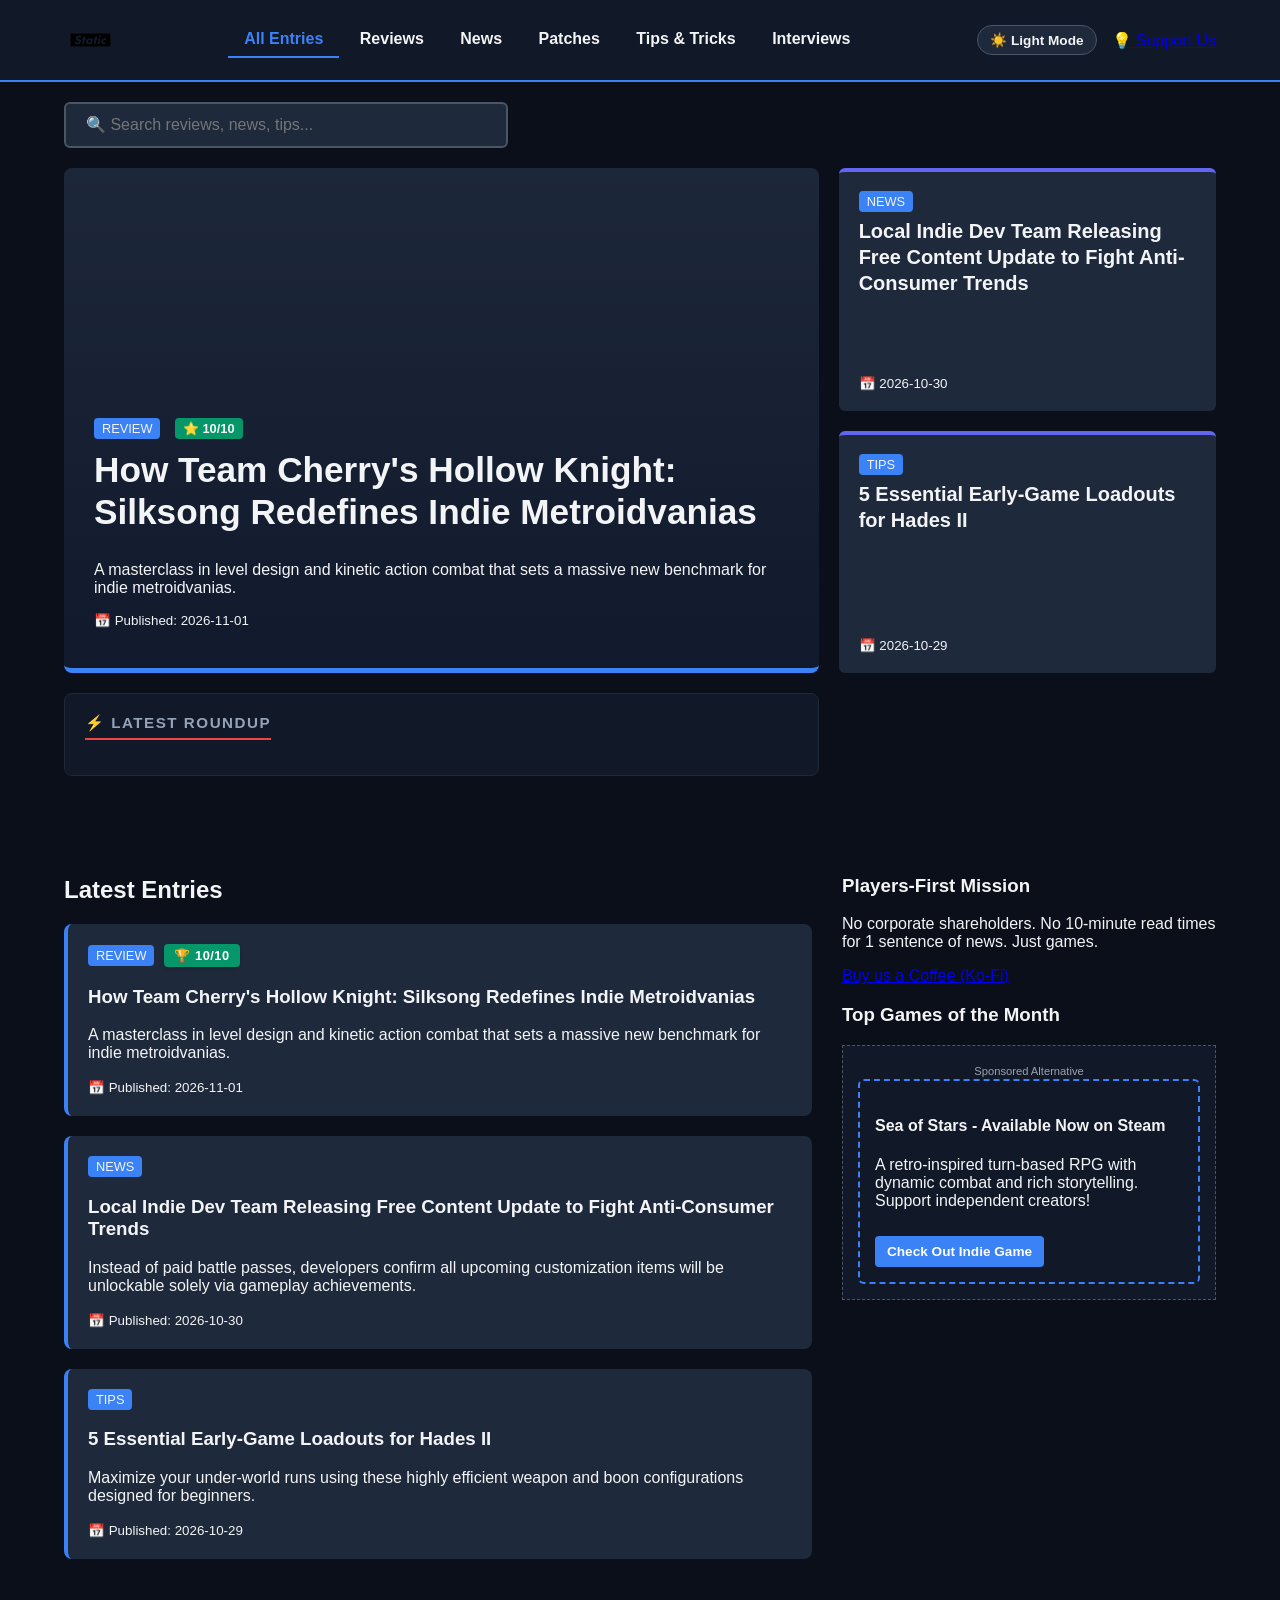
==== index.html @ 0ec63711 "Integrated branding logos and smart history fallback back buttons" ====
<!DOCTYPE html>
<html lang="en">
<head>
    <meta charset="UTF-8">
    <meta name="viewport" content="width=device-width, initial-scale=1.0">
    <title>Static.VG</title>
    <link rel="icon" href="assets/PFP2.jpg" type="image/x-icon" style="width: 16px; height: 16px;">
    <link rel="stylesheet" href="styles.css">
</head>
<body>

    <!-- Header Navigation Bar -->
    <header>
        <div class="logo"><a href="index.html">
            <img src="assets/static-logo.png" alt="Static.VG Brand Logo" class="navbar-logo-img">
        </a></div>
        <nav id="filter-tabs">
            <button class="tab-btn active" data-category="all">All Entries</button>
            <button class="tab-btn" data-category="Review">Reviews</button>
            <button class="tab-btn" data-category="News">News</button>
            <button class="tab-btn" data-category="Patches">Patches</button>
            <button class="tab-btn" data-category="Tips">Tips & Tricks</button>
            <button class="tab-btn" data-category="Interview">Interviews</button>
        </nav>

        <div class="header-controls">
        <button id="theme-toggle" class="theme-toggle-btn">☀️ Light Mode</button>
        <div class="support-btn"><a href="#support">💡 Support Us</a>
    </div>
    </header>

    <main>
        <!-- Search Area -->
        <div class="search-box-container">
            <input type="text" id="search-input" placeholder="🔍 Search reviews, news, tips...">
        </div>

        <!-- Dynamic Hero Grid (Top Stories) -->

        <!-- Asymmetric 3-Column Premium Showcase Hero Grid -->
        <section id="hero-grid" class="premium-hybrid-layout">
            <!-- Column 1: Massive Spotlight Spotlight Feature Story -->
            <div id="hero-main-spotlight"></div>
            
            <!-- Column 2: Vertical Middle Stack Split Elements -->
            <div id="hero-center-stack"></div>
            
            <!-- Column 3: Fast-Scannable Live Action Timeline Feed Feed -->
            <div id="hero-right-timeline">
                <h3 class="timeline-title">⚡ LATEST ROUNDUP</h3>
                <div id="timeline-scroll-box"></div>
            </div>
        </section>


        <!-- Main Content Area -->
        <div class="content-wrapper">
            <section id="articles-feed">
                <h2>Latest Entries</h2>
                <div id="dynamic-feed"><!-- All categorized content lands here via JS --></div>
            </section>

            <!-- Sidebar (Top Charts, Non-Intrusive Ads, Support) -->
            <aside>
                <div class="widget" id="support">
                    <h3>Players-First Mission</h3>
                    <p>No corporate shareholders. No 10-minute read times for 1 sentence of news. Just games.</p>
                    <a href="https://ko-fi.com" target="_blank" class="donate-button">Buy us a Coffee (Ko-Fi)</a>
                </div>

                <div class="widget" id="top-charts">
                    <h3>Top Games of the Month</h3>
                    <ol id="charts-list"><!-- Injected by JS --></ol>
                </div>

                <div class="widget ethical-ad">
                    <span class="ad-label">Sponsored Alternative</span>
                    <div id="sponsor-spot"><!-- Free custom sponsor banner goes here --></div>
                </div>
            </aside>
        </div>
    </main>

    <script src="app.js"></script>
        
    <!-- The Hidden Review Modal Pop-up Frame -->
    <div id="review-modal" class="modal-overlay">
        <div class="modal-content">
            <span id="close-modal-btn" class="close-icon">&times;</span>
        <div class="modal-badges-container">
        <span id="modal-category" class="badge">Category</span>
        <div id="modal-score-wrap"></div>
        </div>
            <h1 id="modal-title">Review Title</h1>
            <p id="modal-date" class="modal-date-text"></p>
            <hr class="modal-divider">
            <div id="modal-body" class="modal-body-text">Full text goes here...</div>
        </div>
    </div>

</body>
</html>
---- styles.css ----
:root {
    --bg-color: #0b0f19;
    --text-color: #f3f4f6;
    --accent-color: #3b82f6; /* Gamer Blue */
    --card-bg: #1e293b;
}

body {
    background-color: var(--bg-color);
    color: var(--text-color);
    font-family: 'Segoe UI', Tahoma, Geneva, Verdana, sans-serif;
    margin: 0;
    padding: 0;
}

header {
    display: flex;
    justify-content: space-between;
    align-items: center;
    padding: 20px 5%;
    background-color: #111827;
    border-bottom: 2px solid var(--accent-color);
}

nav a {
    color: var(--text-color);
    text-decoration: none;
    margin: 0 15px;
    font-weight: 600;
}

nav a:hover {
    color: var(--accent-color);
}

.content-wrapper {
    display: grid;
    grid-template-columns: 2fr 1fr;
    gap: 30px;
    padding: 40px 5%;
}

.card {
    background: var(--card-bg);
    border-radius: 8px;
    padding: 20px;
    margin-bottom: 20px;
    border-left: 4px solid var(--accent-color);
}

.badge {
    background-color: var(--accent-color);
    padding: 3px 8px;
    font-size: 0.8rem;
    text-transform: uppercase;
    border-radius: 4px;
}

/* Ethical Ad Styling */
.ethical-ad {
    background: #111827;
    border: 1px dashed #4b5563;
    text-align: center;
    padding: 15px;
}
.ad-label {
    font-size: 0.7rem;
    color: #9ca3af;
}
.tab-btn {
    background: transparent;
    border: none;
    color: var(--text-color);
    padding: 8px 16px;
    font-size: 1rem;
    font-weight: 600;
    cursor: pointer;
    border-bottom: 2px solid transparent;
    transition: all 0.2s ease;
}

.tab-btn:hover {
    color: var(--accent-color);
}

.tab-btn.active {
    color: var(--accent-color);
    border-bottom: 2px solid var(--accent-color);
}

.score-badge {
    background: #059669; /* Emerald Green for scores */
    padding: 3px 8px;
    font-size: 0.8rem;
    border-radius: 4px;
    margin-left: 10px;
    font-weight: bold;
}
.search-box-container {
    padding: 20px 5% 0 5%;
}

#search-input {
    width: 100%;
    max-width: 400px;
    padding: 12px 20px;
    background-color: #1e293b;
    border: 2px solid #4b5563;
    border-radius: 6px;
    color: var(--text-color);
    font-size: 1rem;
    outline: none;
    transition: border-color 0.2s;
}

#search-input:focus {
    border-color: var(--accent-color);
}

.ethical-ad-box {
    background: #111827;
    border: 2px dashed #3b82f6;
    padding: 15px;
    border-radius: 6px;
    text-align: left;
}

.ad-link-btn {
    display: inline-block;
    background-color: var(--accent-color);
    color: white;
    text-decoration: none;
    padding: 8px 12px;
    border-radius: 4px;
    font-size: 0.85rem;
    margin-top: 10px;
    font-weight: bold;
}
/* Media Query for Tablets and Mobile Phones */
@media (max-width: 768px) {
    header {
        flex-direction: column;
        gap: 15px;
        text-align: center;
    }

    #filter-tabs {
        display: flex;
        flex-wrap: wrap;
        justify-content: center;
        gap: 5px;
    }

    .tab-btn {
        padding: 6px 10px;
        font-size: 0.9rem;
    }

    .content-wrapper {
        grid-template-columns: 1fr; /* Turns the 2-column grid into 1 stacked column */
        padding: 20px 4%;
    }

    aside {
        order: 2; /* Pushes sidebars/ads below your main articles on mobile devices */
    }

    #search-input {
        max-width: 100%; /* Allows search input to span full screen width on phones */
    }
}
/* Custom Header Control Wrap */
.header-controls {
    display: flex;
    align-items: center;
    gap: 15px;
}

/* --- UPDATE THEME TOGGLE SWITCH BUTTON --- */
.theme-toggle-btn {
    background: var(--card-bg); /* Flipped from a fixed color to a variable */
    border: 1px solid #4b5563;
    color: var(--text-color); /* Matches text dynamically */
    padding: 6px 12px;
    border-radius: 20px;
    cursor: pointer;
    font-weight: 600;
    font-size: 0.85rem;
    transition: all 0.2s ease;
}

/* Light theme button hover polish */
body.light-theme .theme-toggle-btn {
    border-color: #cbd5e1;
    background: #ffffff;
    color: #0f172a;
}


/* ☀️ The Light Mode Color Override Layout */
body.light-theme {
    --bg-color: #f8fafc;
    --text-color: #0f172a;
    --card-bg: #ffffff;
}

/* Comprehensive Clean Elements Re-assignment for Light Theme */
body.light-theme header, 
body.light-theme .ethical-ad-box,
body.light-theme .newsletter-card {
    background-color: #e2e8f0 !important;
    border-color: #cbd5e1 !important;
    color: #0f172a !important;
}

body.light-theme .hybrid-center-card {
    background-color: #ffffff !important;
    color: #0f172a !important;
    box-shadow: 0 2px 4px rgba(0,0,0,0.05);
}

body.light-theme #hero-right-timeline {
    background-color: #e2e8f0 !important;
    border-color: #cbd5e1 !important;
}

body.light-theme .timeline-row-item {
    border-bottom-color: #cbd5e1 !important;
}

body.light-theme #search-input {
    background-color: #ffffff;
    border-color: #cbd5e1;
    color: #0f172a;
}

body.light-theme .tab-btn {
    color: #475569;
}

body.light-theme .tab-btn.active {
    color: var(--accent-color);
}

/* Hero Showcase Grid Layout */
#hero-grid {
    display: grid;
    grid-template-columns: 2fr 1fr;
    gap: 20px;
    padding: 20px 5%;
}

.main-hero-card {
    background: linear-gradient(180deg, rgba(30,41,59,0.5) 0%, var(--card-bg) 100%);
    border: 2px solid var(--accent-color);
    padding: 40px;
    border-radius: 8px;
    cursor: pointer;
    min-height: 250px;
    display: flex;
    flex-direction: column;
    justify-content: flex-end;
}

.main-hero-card h2 {
    font-size: 2.2rem;
    margin: 10px 0;
}

#side-features {
    display: flex;
    flex-direction: column;
    gap: 15px;
}

.side-hero-card {
    background: var(--card-bg);
    padding: 20px;
    border-radius: 8px;
    border-left: 4px solid #6366f1; /* Purple Accent */
    cursor: pointer;
}

/* Mobile adjustments for the Hero block */
@media (max-width: 768px) {
    #hero-grid {
        grid-template-columns: 1fr;
    }
    .main-hero-card h2 {
        font-size: 1.5rem;
    }
}
/* Modal Background Backdrop Overlay */
.modal-overlay {
    display: none; /* Kept hidden by default */
    position: fixed;
    top: 0;
    left: 0;
    width: 100%;
    height: 100%;
    background-color: rgba(15, 23, 42, 0.85);
    backdrop-filter: blur(8px);
    z-index: 1000;
    justify-content: center;
    align-items: center;
    padding: 20px;
}

/* The Active Content Pop-up Card Box */
.modal-content {
    background-color: var(--card-bg);
    color: var(--text-color);
    max-width: 700px;
    width: 100%;
    max-height: 85vh;
    overflow-y: auto; /* Adds a scrollbar if the article text is very long */
    padding: 40px;
    border-radius: 12px;
    position: relative;
    border: 1px solid #334155;
    box-shadow: 0 25px 50px -12px rgba(0, 0, 0, 0.5);
}

.close-icon {
    position: absolute;
    top: 20px;
    right: 25px;
    font-size: 2rem;
    color: #94a3b8;
    cursor: pointer;
}

.close-icon:hover {
    color: #ef4444; /* Turns red on hover */
}

.modal-date-text {
    color: #64748b;
    font-size: 0.9rem;
}

.modal-divider {
    border: 0;
    height: 1px;
    background: #334155;
    margin: 20px 0;
}

.modal-body-text {
    font-size: 1.15rem;
    line-height: 1.75;
}
/* Layout wrapper to ensure modal headers line up side-by-side cleanly */
.modal-badges-container {
    display: flex;
    align-items: center;  /* Centers them vertically together */
    gap: 12px;            /* Adds a clean 12px horizontal buffer gap between them */
    margin-bottom: 15px;  /* Pushes the article title down slightly */
}

/* Ensure the inline layout parameters don't cause vertical shifting */
.modal-badges-container .score-badge {
    margin-left: 0;       /* Resets previous margin rules */
    display: inline-block;
}
/* Core Structural 3-Column Layout Base */
.premium-hybrid-layout {
    display: grid;
    grid-template-columns: 2fr 1.2fr 1fr;
    gap: 24px;
    padding: 24px 5%;
    margin-bottom: 20px;
}

/* --- UPDATE COLUMN 1: LEFT LARGE SPOTLIGHT BACKGROUND --- */
.hybrid-main-card {
    /* Use var(--card-bg) inside the gradient so it flips automatically */
    background: linear-gradient(180deg, rgba(15, 23, 42, 0.1) 0%, rgba(15, 23, 42, 0.85) 100%), var(--card-bg);
    border-radius: 8px;
    border-bottom: 5px solid var(--accent-color);
    padding: 40px 30px;
    min-height: 420px;
    display: flex;
    flex-direction: column;
    justify-content: flex-end;
    cursor: pointer;
    transition: transform 0.2s ease, box-shadow 0.2s ease;
}

/* Add an explicit override rule to ensure font visibility inside the large card during light mode */
body.light-theme .hybrid-main-card h2,
body.light-theme .hybrid-main-card p {
    color: #ffffff; /* Keeps hero card text readable against the dark picture layer overlay */
}

.hybrid-main-card:hover {
    transform: translateY(-4px);
    box-shadow: 0 12px 24px rgba(0, 0, 0, 0.3);
}
.hybrid-main-card h2 {
    font-size: 2.2rem;
    margin: 12px 0;
    line-height: 1.2;
    font-weight: 800;
}

/* --- COLUMN 2: CENTER STACK --- */
#hero-center-stack {
    display: flex;
    flex-direction: column;
    gap: 20px;
}
.hybrid-center-card {
    background: var(--card-bg);
    border-top: 4px solid #6366f1; /* Verge-inspired purple touch */
    padding: 20px;
    border-radius: 6px;
    cursor: pointer;
    flex: 1;
    display: flex;
    flex-direction: column;
    justify-content: space-between;
}
.hybrid-center-card h3 {
    font-size: 1.25rem;
    margin: 8px 0;
    line-height: 1.3;
}

/* --- COLUMN 3: RIGHT TIMELINE STREAM --- */
#hero-right-timeline {
    background-color: #111827;
    border-radius: 8px;
    padding: 20px;
    display: flex;
    flex-direction: column;
    border: 1px solid #1f2937;
}
.timeline-title {
    font-size: 0.95rem;
    text-transform: uppercase;
    letter-spacing: 1.5px;
    color: #94a3b8;
    margin-top: 0;
    margin-bottom: 15px;
    border-bottom: 2px solid #ef4444; /* Gamer-red indicator line */
    padding-bottom: 6px;
    width: max-content;
}
#timeline-scroll-box {
    display: flex;
    flex-direction: column;
    gap: 15px;
}
.timeline-row-item {
    padding-bottom: 12px;
    border-bottom: 1px solid #1f2937;
    cursor: pointer;
}
.timeline-row-item:last-child {
    border-bottom: none;
}
.timeline-row-item h4 {
    font-size: 0.95rem;
    margin: 4px 0;
    line-height: 1.3;
    font-weight: 600;
}
.timeline-row-item h4:hover {
    color: var(--accent-color);
}
.time-stamp {
    font-size: 0.75rem;
    color: #64748b;
    text-transform: uppercase;
}

/* --- LIGHT MODE CORRECTIONS --- */
body.light-theme .hybrid-center-card {
    background: #ffffff;
    border-color: #cbd5e1;
}
body.light-theme #hero-right-timeline {
    background-color: #f1f5f9;
    border-color: #e2e8f0;
}

/* --- RESPONSIVE BREAKDOWN (FOR PHONE SCREENS) --- */
@media (max-width: 1024px) {
    .premium-hybrid-layout {
        grid-template-columns: 1fr 1fr; /* Drop to 2-columns on tablets */
    }
    #hero-right-timeline {
        grid-column: span 2; /* Stretch timeline full width below */
    }
}
@media (max-width: 768px) {
    .premium-hybrid-layout {
        grid-template-columns: 1fr; /* Stack everything flat into a clean single column on mobile */
        padding: 15px 4%;
    }
    #hero-main-spotlight, #hero-center-stack, #hero-right-timeline {
        grid-column: span 1;
    }
    .hybrid-main-card h2 {
        font-size: 1.6rem;
    }
}
/* Card alignment wrapper adjustments */
.card-header-row {
    display: flex;
    align-items: center;
    gap: 10px;
    margin-bottom: 12px;
}

/* 🟢 Homepage Article Card Score Badge */
.homepage-score-box {
    background-color: #059669; /* Emerald Green */
    color: #ffffff;
    font-size: 0.8rem;
    font-weight: 700;
    padding: 4px 10px;
    border-radius: 4px;
    text-transform: uppercase;
    letter-spacing: 0.5px;
    box-shadow: 0 2px 4px rgba(0, 0, 0, 0.15);
}

/* Light Theme Override to ensure bright readability */
body.light-theme .homepage-score-box {
    background-color: #10b981; /* Brighter mint green layout adjustment */
    color: #ffffff !important;
}
/* --- SINGLE FULL ARTICLE VIEWER STYLES --- */
.single-article-container {
    max-width: 800px;
    margin: 40px auto;
    padding: 0 20px;
}

#article-view-title {
    font-size: 2.8rem;
    line-height: 1.15;
    font-weight: 800;
    margin: 15px 0 25px 0;
    color: var(--text-color);
}

.article-meta-header {
    display: flex;
    align-items: center;
    gap: 12px;
}

.author-byline {
    display: flex;
    align-items: center;
    padding: 15px 0;
    border-top: 1px solid #1f2937;
    border-bottom: 1px solid #1f2937;
    margin-bottom: 30px;
}

body.light-theme .author-byline {
    border-color: #cbd5e1;
}

.author-name {
    font-weight: 700;
    font-size: 0.95rem;
    text-transform: uppercase;
    color: var(--accent-color);
    margin-right: 15px;
}

.publish-date {
    color: #64748b;
    font-size: 0.9rem;
}

.article-divider {
    border: none;
    height: 1px;
    background-color: #1f2937;
    margin-bottom: 30px;
}

.article-body-content {
    font-size: 1.2rem;
    line-height: 1.8;
    color: var(--text-color);
    letter-spacing: -0.1px;
}

/* Adjustments for responsive reading viewports */
@media (max-width: 768px) {
    #article-view-title {
        font-size: 2rem;
    }
}

/* --- INLINE ARTICLES MEDIA & LINK STYLING --- */
.article-header-banner {
    width: 100%;
    max-height: 450px;
    object-fit: cover;
    border-radius: 8px;
    margin: 10px 0 25px 0;
    border: 1px solid #1f2937;
}

/* 🔹 Blue Underlined Links (Verge/IGN Inspired) */
.article-body-content a {
    color: #2563eb; /* Premium Blue */
    text-decoration: none;
    border-bottom: 2px solid rgba(37, 99, 235, 0.3);
    font-weight: 600;
    transition: all 0.15s ease;
}
.article-body-content a:hover {
    color: #3b82f6;
    border-bottom-color: #3b82f6;
    background-color: rgba(59, 130, 246, 0.08);
}

/* Responsive Fluid Video Embed Wrapper */
.video-responsive-wrapper {
    position: relative;
    padding-bottom: 56.25%; /* 16:9 Aspect Ratio */
    height: 0;
    overflow: hidden;
    margin: 30px 0;
    border-radius: 8px;
    border: 1px solid #334155;
}
.video-responsive-wrapper iframe {
    position: absolute;
    top: 0;
    left: 0;
    width: 100%;
    height: 100%;
}

/* --- COMMENT SECTION COMPONENT --- */
.comments-section-wrapper {
    margin-top: 50px;
    background-color: #111827;
    padding: 30px;
    border-radius: 8px;
    border: 1px solid #1f2937;
}
body.light-theme .comments-section-wrapper {
    background-color: #f1f5f9;
    border-color: #cbd5e1;
}

.comment-form {
    display: flex;
    flex-direction: column;
    gap: 12px;
    margin-bottom: 30px;
}
.form-row-split {
    display: flex;
    gap: 12px;
}
.form-row-split input, .comment-form textarea {
    padding: 12px;
    background-color: #0b0f19;
    border: 1px solid #4b5563;
    border-radius: 4px;
    color: var(--text-color);
    font-family: inherit;
}
body.light-theme .form-row-split input, 
body.light-theme .comment-form textarea {
    background-color: #ffffff;
    border-color: #cbd5e1;
    color: #0f172a;
}
.submit-comment-btn {
    width: max-content;
    background-color: var(--accent-color);
    color: white;
    border: none;
    padding: 10px 20px;
    font-weight: bold;
    border-radius: 4px;
    cursor: pointer;
}

/* Individual Comment Display Bubble */
.user-comment-bubble {
    background-color: #1e293b;
    padding: 16px 20px;
    border-radius: 6px;
    margin-bottom: 15px;
    border-left: 3px solid #10b981; /* Green gamer validation check line */
}
body.light-theme .user-comment-bubble {
    background-color: #ffffff;
    box-shadow: 0 2px 4px rgba(0,0,0,0.05);
}
.comment-meta {
    display: flex;
    justify-content: space-between;
    font-size: 0.85rem;
    color: #94a3b8;
    margin-bottom: 6px;
}
.comment-user-name {
    font-weight: bold;
    color: var(--text-color);
}

/* --- PREMIUM VIDEO PLAYER SKIN --- */
.custom-video-player {
    position: relative;
    width: 100%;
    max-width: 800px;
    margin: 30px auto;
    border-radius: 8px;
    overflow: hidden;
    background-color: #000000;
    box-shadow: 0 20px 25px -5px rgba(0, 0, 0, 0.5);
    border: 1px solid #334155;
}

.video-element {
    width: 100%;
    display: block;
    cursor: pointer;
}

/* Control Overlay Positioning System */
.video-controls-bar {
    position: absolute;
    bottom: 0;
    left: 0;
    right: 0;
    background: linear-gradient(0deg, rgba(15, 23, 42, 0.95) 0%, rgba(15, 23, 42, 0.6) 70%, rgba(0,0,0,0) 100%);
    display: flex;
    align-items: center;
    gap: 15px;
    padding: 15px 20px;
    opacity: 0; /* Hidden by default until mouse hovers */
    transition: opacity 0.25s ease;
    z-index: 10;
}

/* Reveal bar seamlessly when hovering over the video player frame */
.custom-video-player:hover .video-controls-bar {
    opacity: 1;
}

/* Minimal Flat Controls Button Configurations */
.play-pause-btn, .fullscreen-toggle-btn {
    background: transparent;
    border: none;
    color: #ffffff;
    font-size: 1.2rem;
    cursor: pointer;
    padding: 0 5px;
    transition: color 0.15s;
}
.play-pause-btn:hover, .fullscreen-toggle-btn:hover {
    color: var(--accent-color); /* Matches your signature gamer blue accent line */
}

/* Dynamic Progress Bar Runway Track */
.timeline-slider-wrapper {
    flex: 1;
    height: 6px;
    background-color: rgba(255, 255, 255, 0.2);
    border-radius: 3px;
    cursor: pointer;
    position: relative;
    transition: height 0.1s ease;
}
.timeline-slider-wrapper:hover {
    height: 8px; /* Slightly chunkier feel on mouse hover interaction paths */
}
.progress-bar-fill {
    height: 100%;
    width: 0%; /* Updates live dynamically via app.js scripts */
    background-color: var(--accent-color);
    border-radius: 3px;
    position: absolute;
    top: 0;
    left: 0;
}

.time-display-badge {
    font-family: monospace;
    font-size: 0.85rem;
    color: #cbd5e1;
}

/* Inline alignment wrapper block for navigation buttons */
.header-navigation-left {
    display: flex;
    align-items: center;
    gap: 16px; /* Perfect spacing cushion between your Back button and your Logo image */
}

/* 🎯 NAVBAR BRAND LOGO IMAGE CONSTRAINTS */
.navbar-logo-img {
    height: 40px;          /* Forces your logo down to a uniform navbar asset size */
    width: auto;           /* Automatically calculates width properties to prevent warping */
    display: block;
    transition: opacity 0.15s ease;
}
.navbar-logo-img:hover {
    opacity: 0.85;         /* Soft visual response indicator on hover states */
}

/* 🎯 THE INDEPENDENT BACK BUTTON SKIN */
.nav-back-history-btn {
    background-color: transparent;
    border: 1px solid #4b5563;
    color: var(--text-color);
    padding: 6px 14px;
    border-radius: 4px;
    font-size: 0.9rem;
    font-weight: 600;
    cursor: pointer;
    transition: all 0.15s ease;
}
.nav-back-history-btn:hover {
    background-color: var(--accent-color);
    border-color: var(--accent-color);
    color: #ffffff;
}

/* Light Theme correction to preserve button visibility edges */
body.light-theme .nav-back-history-btn {
    border-color: #cbd5e1;
}
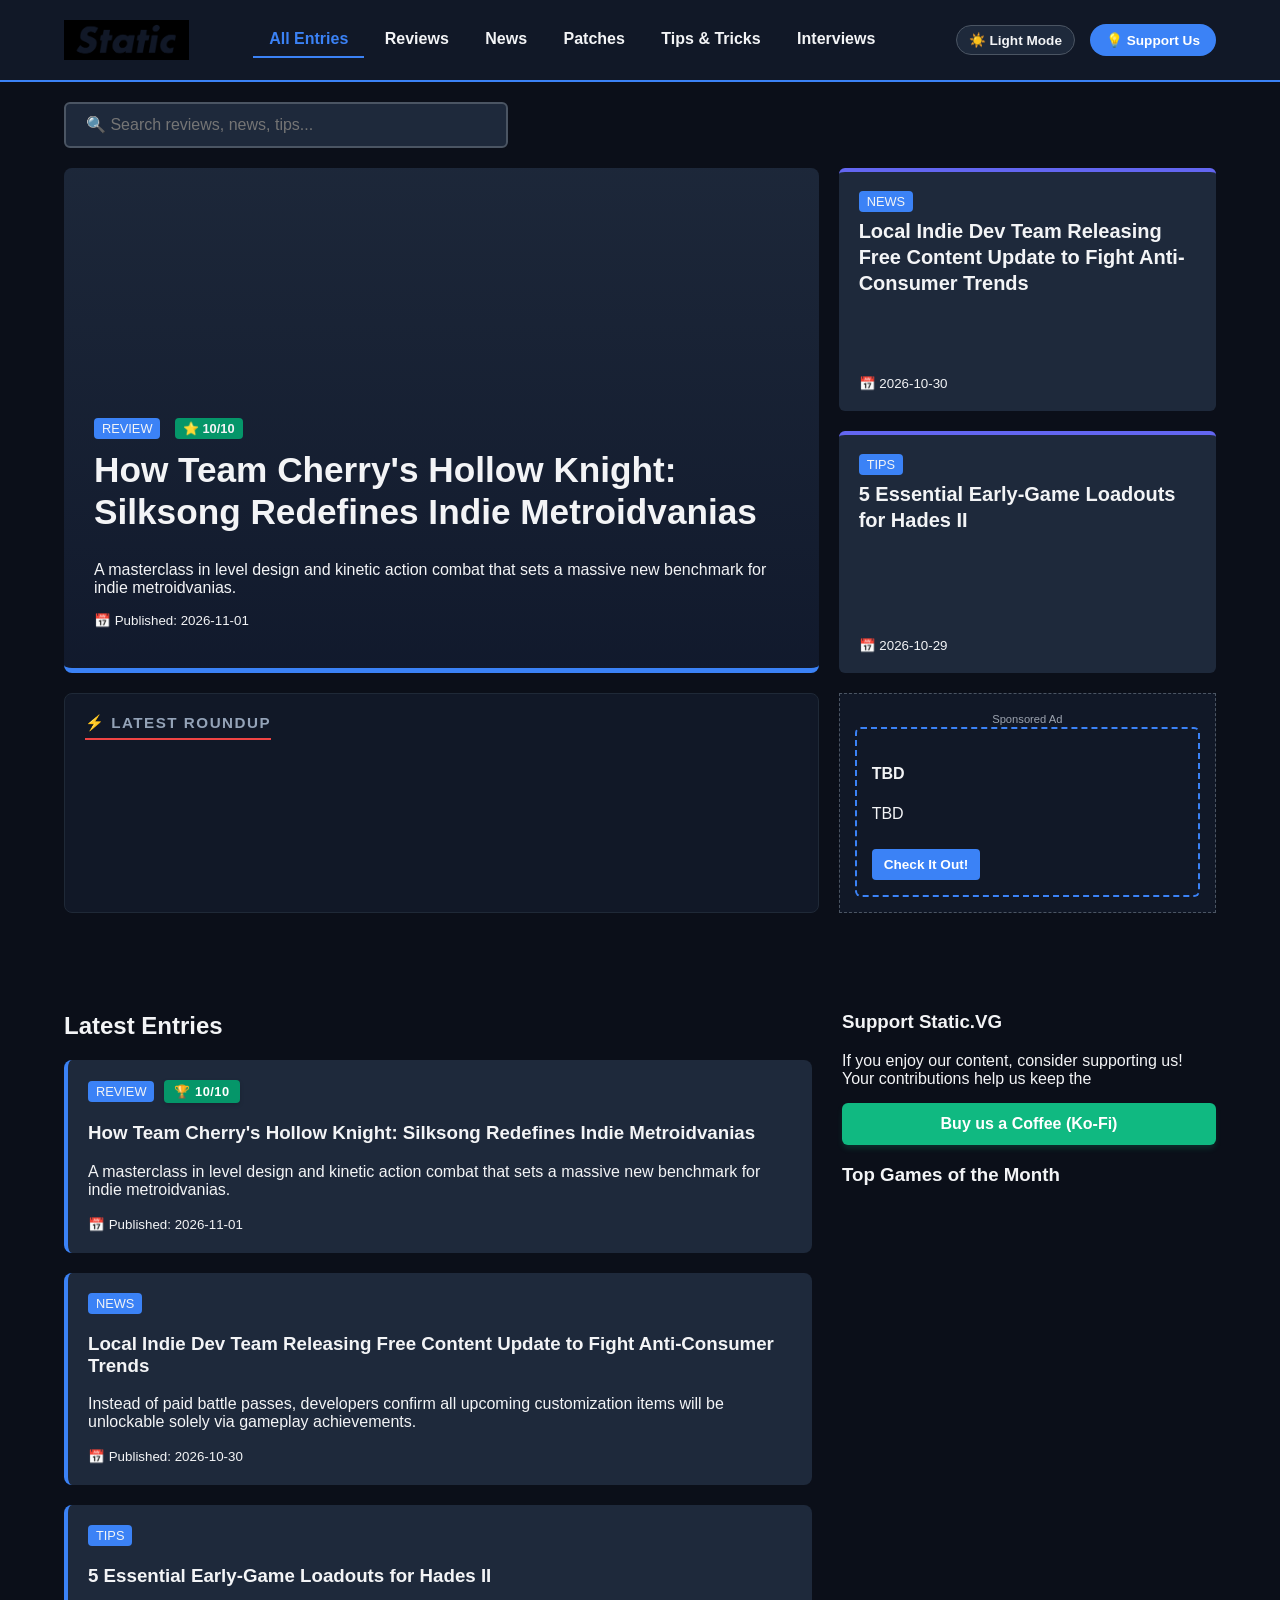
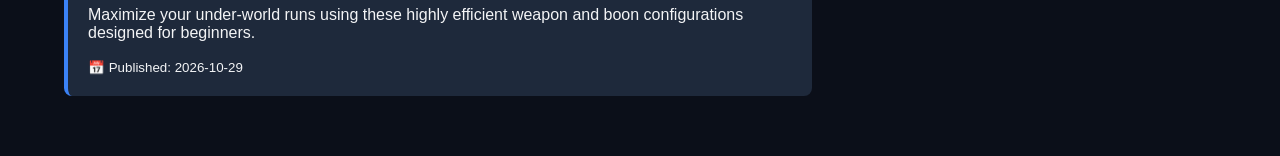
==== commit c98b53a4: "Integrated dedicated sponsor booking action buttons inside the ethical ad panel" ====
--- a/index.html
+++ b/index.html
@@ -12,7 +12,7 @@
     <!-- Header Navigation Bar -->
     <header>
         <div class="logo"><a href="index.html">
-            <img src="assets/static-logo.png" alt="Static.VG Brand Logo" class="navbar-logo-img">
+            <img src="assets/staticvg-logo.png" alt="Static.VG Brand Logo" class="navbar-logo-img">
         </a></div>
         <nav id="filter-tabs">
             <button class="tab-btn active" data-category="all">All Entries</button>
@@ -50,6 +50,24 @@
                 <h3 class="timeline-title">⚡ LATEST ROUNDUP</h3>
                 <div id="timeline-scroll-box"></div>
             </div>
+
+            <!-- 📋 UPDATED ETHICAL AD SPONSOR CARD BLOCK -->
+            <div class="widget ethical-ad">
+                <span class="ad-label">Sponsored Ad</span>
+                
+                <div id="sponsor-spot">
+                    <!-- This area acts as the clean fallback billboard when your database has no sponsor -->
+                    <div class="ad-pitch-wrapper">
+                        <h4 class="pitch-heading">Your Game Here?</h4>
+                        <p class="pitch-text">Showcase your independent title directly to active PC indie gamers. No malicious tracking scripts. 100% clean banner spacing blocks.</p>
+                        
+                        <!-- 📢 THE NEW TARGET ACTION BUTTON -->
+                        <a href="YOUR_PAYONEER_BOOKING_LINK" target="_blank" class="sponsor-pitch-btn">
+                            📢 Let's Sponsor Your Game!
+                        </a>
+                    </div>
+                </div>
+            </div>
         </section>
 
 
@@ -63,19 +81,14 @@
             <!-- Sidebar (Top Charts, Non-Intrusive Ads, Support) -->
             <aside>
                 <div class="widget" id="support">
-                    <h3>Players-First Mission</h3>
-                    <p>No corporate shareholders. No 10-minute read times for 1 sentence of news. Just games.</p>
+                    <h3>Support Static.VG</h3>
+                    <p>If you enjoy our content, consider supporting us! Your contributions help us keep the
                     <a href="https://ko-fi.com" target="_blank" class="donate-button">Buy us a Coffee (Ko-Fi)</a>
                 </div>
 
                 <div class="widget" id="top-charts">
                     <h3>Top Games of the Month</h3>
                     <ol id="charts-list"><!-- Injected by JS --></ol>
-                </div>
-
-                <div class="widget ethical-ad">
-                    <span class="ad-label">Sponsored Alternative</span>
-                    <div id="sponsor-spot"><!-- Free custom sponsor banner goes here --></div>
                 </div>
             </aside>
         </div>
--- a/styles.css
+++ b/styles.css
@@ -812,28 +812,134 @@
     transition: opacity 0.15s ease;
 }
 .navbar-logo-img:hover {
-    opacity: 0.85;         /* Soft visual response indicator on hover states */
-}
-
-/* 🎯 THE INDEPENDENT BACK BUTTON SKIN */
-.nav-back-history-btn {
+    opacity: 1;         /* Soft visual response indicator on hover states */
+}
+
+/* Container wrap for the article inline back button alignment hookups */
+.article-top-nav-row {
+    margin-bottom: 24px; /* Generous vertical cushion pushing down the tags */
+    display: flex;
+    justify-content: flex-start;
+}
+
+/* Polish up the button styling for its new position */
+.article-top-nav-row .nav-back-history-btn {
     background-color: transparent;
-    border: 1px solid #4b5563;
-    color: var(--text-color);
+    border: 1px solid #334155;
+    color: #94a3b8; /* Muted aesthetic color shift so it doesn't distract from the title */
     padding: 6px 14px;
     border-radius: 4px;
-    font-size: 0.9rem;
+    font-size: 0.85rem;
     font-weight: 600;
     cursor: pointer;
     transition: all 0.15s ease;
 }
-.nav-back-history-btn:hover {
+
+.article-top-nav-row .nav-back-history-btn:hover {
     background-color: var(--accent-color);
     border-color: var(--accent-color);
     color: #ffffff;
 }
 
-/* Light Theme correction to preserve button visibility edges */
-body.light-theme .nav-back-history-btn {
+/* Light Theme correction helper paths */
+body.light-theme .article-top-nav-row .nav-back-history-btn {
     border-color: #cbd5e1;
-}
+    color: #475569;
+}
+
+/* 🎯 1. NAVBAR SUPPORT BUTTON CONTROLS */
+.support-btn a {
+    color: #ffffff; /* Clean white text color */
+    text-decoration: none; /* Strip away the default blue underline */
+    background-color: var(--accent-color); /* Our signature gamer blue color variable */
+    padding: 8px 16px;
+    border-radius: 20px; /* Turns the box edges into a smooth capsule pill button shape */
+    font-weight: bold;
+    font-size: 0.85rem;
+    transition: background-color 0.15s ease, transform 0.15s ease;
+    display: inline-block;
+}
+
+.support-btn a:hover {
+    background-color: #2563eb; /* Slightly darker shift indicator value on hover state */
+    transform: translateY(-1px);
+}
+
+/* 🎯 2. SIDEBAR DONATE BUTTON LINK CONTROLS */
+.donate-button {
+    display: inline-block;
+    width: 100%;
+    box-sizing: border-box;
+    text-align: center;
+    background-color: #10b981; /* Emerald green gamer validation badge color choice */
+    color: #ffffff !important; /* Force white text over standard anchor styles */
+    text-decoration: none;
+    padding: 12px 20px;
+    border-radius: 6px;
+    font-weight: 700;
+    margin-top: 15px;
+    box-shadow: 0 4px 6px -1px rgba(16, 185, 129, 0.2);
+    transition: background-color 0.15s ease;
+}
+
+.donate-button:hover {
+    background-color: #059669; /* Rich dark jade green tone on pointer interactions */
+}
+
+/* 🎯 3. LIGHT THEME OVERRIDES CONFIGURATIONS */
+body.light-theme .support-btn a,
+body.light-theme .donate-button {
+    color: #ffffff !important; /* Ensures the button labels remain high-contrast solid white in light mode too */
+}
+
+/* --- SPONSOR PITCH BILLBOARD SKINS --- */
+.ad-pitch-wrapper {
+    display: flex;
+    flex-direction: column;
+    align-items: flex-start;
+    gap: 12px;
+    padding: 10px 5px;
+}
+
+.pitch-heading {
+    margin: 5px 0 0 0;
+    font-size: 1.15rem;
+    font-weight: 700;
+    color: var(--text-color);
+}
+
+.pitch-text {
+    margin: 0;
+    font-size: 0.85rem;
+    line-height: 1.4;
+    color: #94a3b8; /* Muted contrast description text color */
+}
+
+/* 🎯 THE PITCH CALL-TO-ACTION PILL BUTTON */
+.sponsor-pitch-btn {
+    display: inline-block;
+    background-color: var(--accent-color); /* Matches your player signature blue line */
+    color: #ffffff !important;
+    text-decoration: none;
+    padding: 10px 16px;
+    border-radius: 6px;
+    font-weight: 700;
+    font-size: 0.85rem;
+    box-shadow: 0 4px 6px -1px rgba(59, 130, 246, 0.2);
+    transition: all 0.15s ease;
+    margin-top: 5px;
+}
+
+.sponsor-pitch-btn:hover {
+    background-color: #2563eb; /* Moves into a premium solid dark blue on pointer hover */
+    transform: translateY(-1px);
+    box-shadow: 0 6px 12px -2px rgba(59, 130, 246, 0.3);
+}
+
+/* Light Mode visibility assurance layer overrides */
+body.light-theme .pitch-text {
+    color: #475569;
+}
+body.light-theme .sponsor-pitch-btn {
+    color: #ffffff !important;
+}
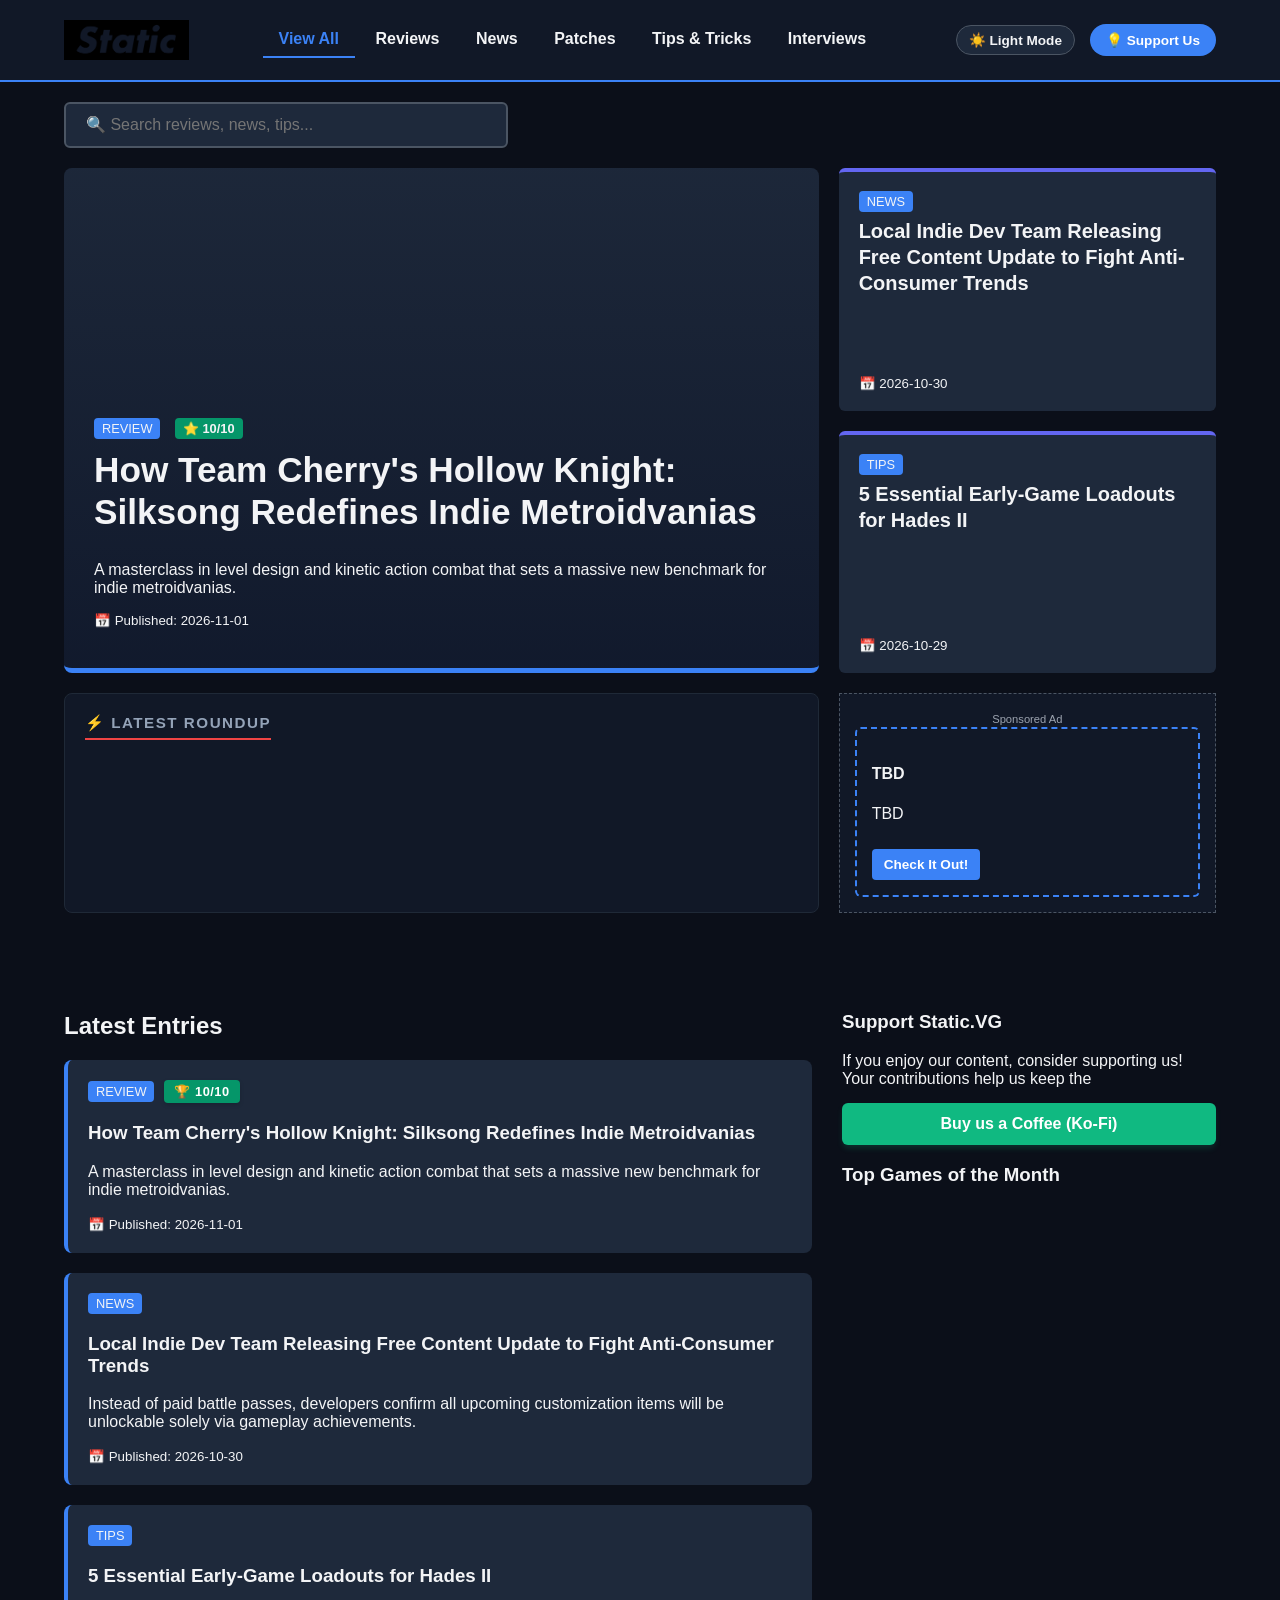
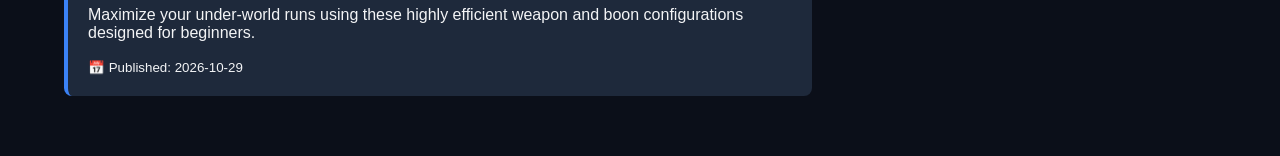
==== commit 25ff03f4: "Change of the 'All Entries' to 'View All'" ====
--- a/index.html
+++ b/index.html
@@ -15,7 +15,7 @@
             <img src="assets/staticvg-logo.png" alt="Static.VG Brand Logo" class="navbar-logo-img">
         </a></div>
         <nav id="filter-tabs">
-            <button class="tab-btn active" data-category="all">All Entries</button>
+            <button class="tab-btn active" data-category="all">View All</button>
             <button class="tab-btn" data-category="Review">Reviews</button>
             <button class="tab-btn" data-category="News">News</button>
             <button class="tab-btn" data-category="Patches">Patches</button>
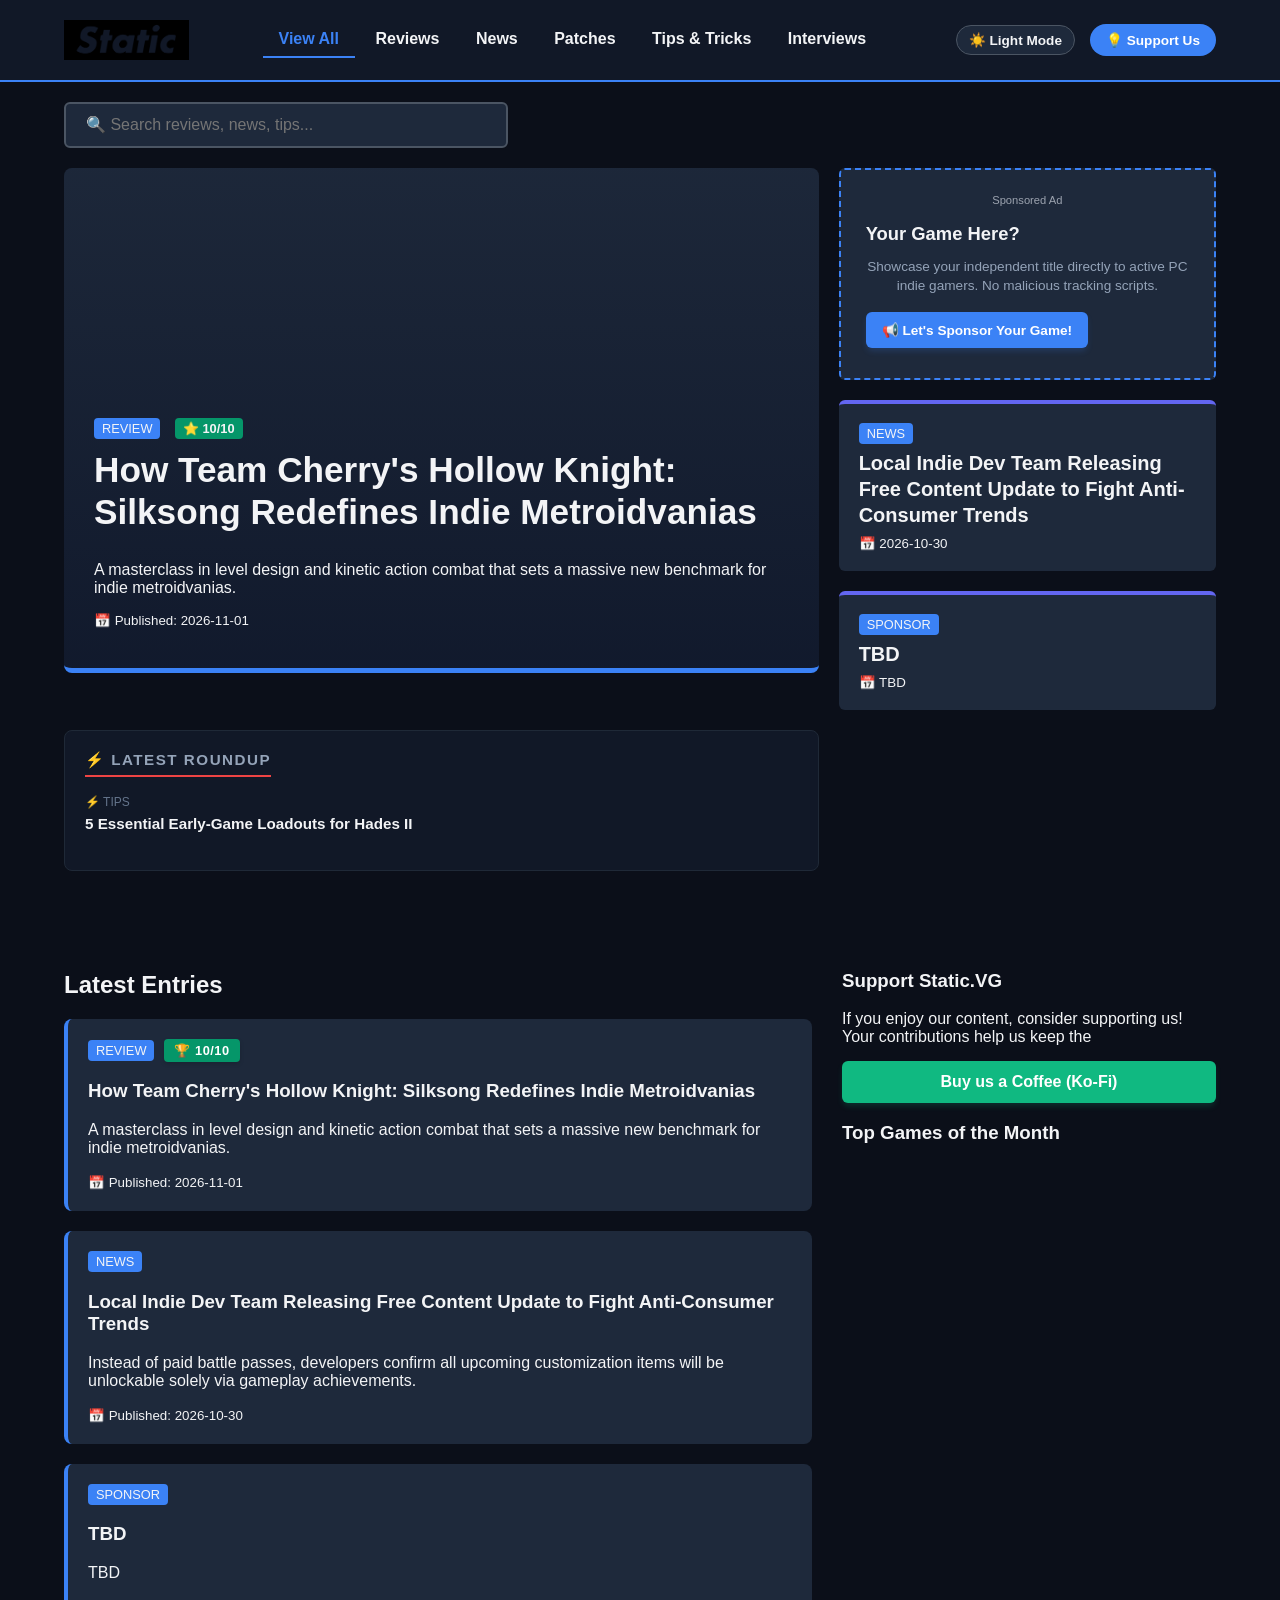
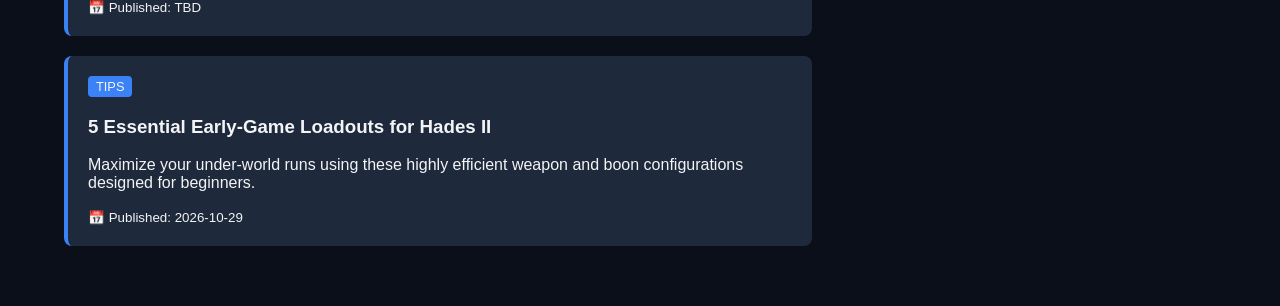
==== commit a08e2e03: "Permanently fixed sponsor ad widget into top center hero column layout flow" ====
--- a/index.html
+++ b/index.html
@@ -37,38 +37,38 @@
 
         <!-- Dynamic Hero Grid (Top Stories) -->
 
-        <!-- Asymmetric 3-Column Premium Showcase Hero Grid -->
+        <!-- 📋 UPDATED HERO GRID SECTION -->
         <section id="hero-grid" class="premium-hybrid-layout">
-            <!-- Column 1: Massive Spotlight Spotlight Feature Story -->
+            <!-- Column 1: Left Massive Feature Spotlight -->
             <div id="hero-main-spotlight"></div>
             
-            <!-- Column 2: Vertical Middle Stack Split Elements -->
-            <div id="hero-center-stack"></div>
+            <!-- Column 2: Center Layout Column (Now hosting the AD as item #1) -->
+            <div id="hero-center-stack">
+                <!-- 🎯 THE SPONSOR PANEL IS NOW FIXED AS THE TOP THING IN THIS COLUMN -->
+                <div class="widget ethical-ad">
+                    <span class="ad-label">Sponsored Ad</span>
+                    <div id="sponsor-spot">
+                        <div class="ad-pitch-wrapper">
+                            <h4 class="pitch-heading">Your Game Here?</h4>
+                            <p class="pitch-text">Showcase your independent title directly to active PC indie gamers. No malicious tracking scripts.</p>
+                            <a href="YOUR_PAYONEER_BOOKING_LINK" target="_blank" class="sponsor-pitch-btn">
+                                📢 Let's Sponsor Your Game!
+                            </a>
+                        </div>
+                    </div>
+                </div>
+
+                <!-- Dynamic news cards will append cleanly right under this ad box -->
+                <div id="dynamic-center-news-cards"></div>
+            </div>
             
-            <!-- Column 3: Fast-Scannable Live Action Timeline Feed Feed -->
+            <!-- Column 3: Right Live Timeline Feed -->
             <div id="hero-right-timeline">
                 <h3 class="timeline-title">⚡ LATEST ROUNDUP</h3>
                 <div id="timeline-scroll-box"></div>
             </div>
+        </section>
 
-            <!-- 📋 UPDATED ETHICAL AD SPONSOR CARD BLOCK -->
-            <div class="widget ethical-ad">
-                <span class="ad-label">Sponsored Ad</span>
-                
-                <div id="sponsor-spot">
-                    <!-- This area acts as the clean fallback billboard when your database has no sponsor -->
-                    <div class="ad-pitch-wrapper">
-                        <h4 class="pitch-heading">Your Game Here?</h4>
-                        <p class="pitch-text">Showcase your independent title directly to active PC indie gamers. No malicious tracking scripts. 100% clean banner spacing blocks.</p>
-                        
-                        <!-- 📢 THE NEW TARGET ACTION BUTTON -->
-                        <a href="YOUR_PAYONEER_BOOKING_LINK" target="_blank" class="sponsor-pitch-btn">
-                            📢 Let's Sponsor Your Game!
-                        </a>
-                    </div>
-                </div>
-            </div>
-        </section>
 
 
         <!-- Main Content Area -->
--- a/styles.css
+++ b/styles.css
@@ -943,3 +943,31 @@
 body.light-theme .sponsor-pitch-btn {
     color: #ffffff !important;
 }
+
+/* Ensure the center stack container flows cleanly as a vertical column box layout */
+#hero-center-stack {
+    display: flex;
+    flex-direction: column;
+    gap: 20px;
+}
+
+#dynamic-center-news-cards {
+    display: flex;
+    flex-direction: column;
+    gap: 20px;
+    width: 100%;
+}
+
+/* Match the custom ethical ad box card wrapper design profile */
+.widget.ethical-ad {
+    background: var(--card-bg);
+    border: 2px dashed #3b82f6; /* Custom layout outline design indicator */
+    border-radius: 6px;
+    padding: 20px;
+    box-sizing: border-box;
+}
+
+body.light-theme .widget.ethical-ad {
+    background: #ffffff;
+    border-color: #cbd5e1;
+}
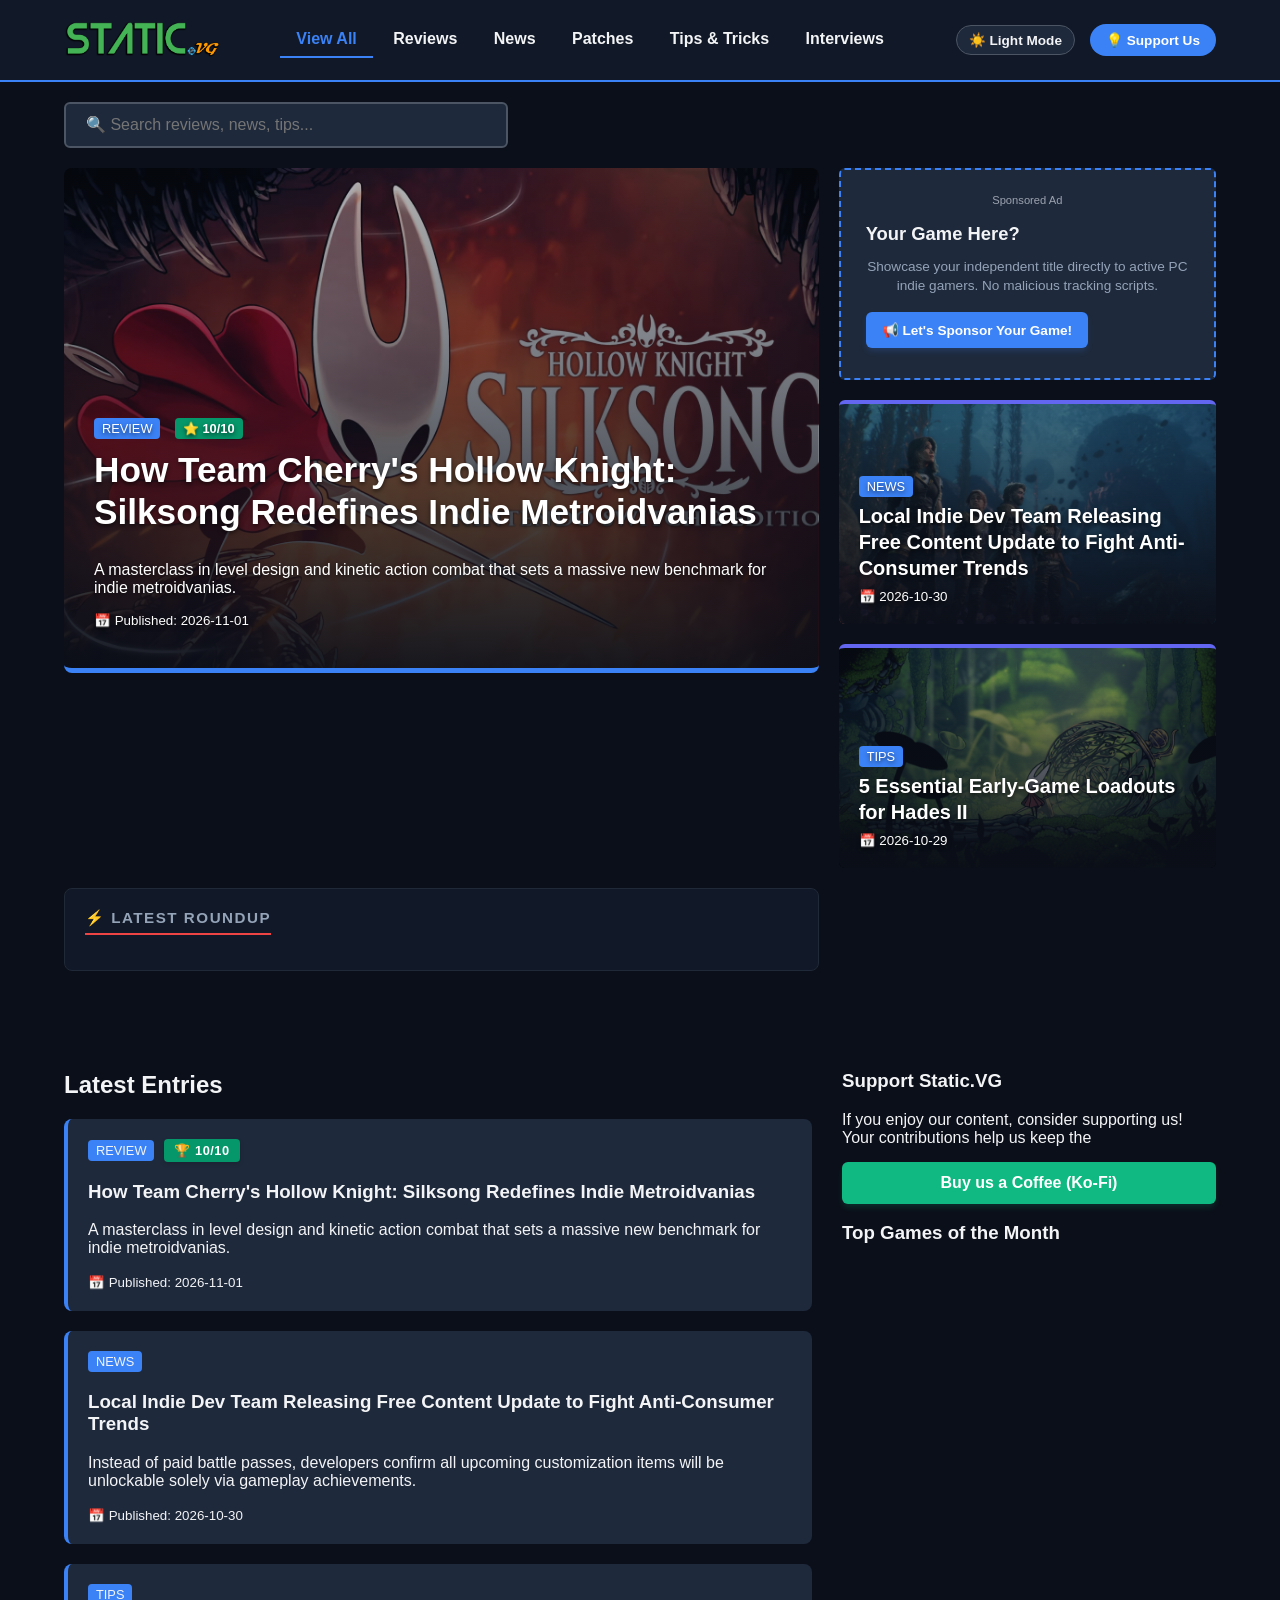
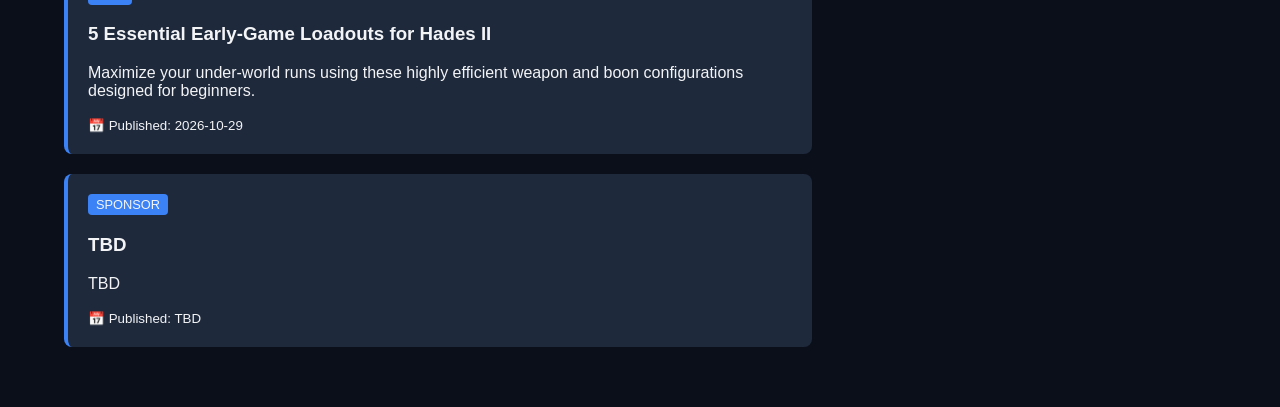
==== commit 36c4680b: "Changed Website logo from default to custom-made" ====
--- a/index.html
+++ b/index.html
@@ -12,7 +12,7 @@
     <!-- Header Navigation Bar -->
     <header>
         <div class="logo"><a href="index.html">
-            <img src="assets/staticvg-logo.png" alt="Static.VG Brand Logo" class="navbar-logo-img">
+            <img src="assets/STATIC.VG Logo.png" alt="Static.VG Brand Logo" class="navbar-logo-img">
         </a></div>
         <nav id="filter-tabs">
             <button class="tab-btn active" data-category="all">View All</button>
--- a/styles.css
+++ b/styles.css
@@ -971,3 +971,33 @@
     background: #ffffff;
     border-color: #cbd5e1;
 }
+
+/* Ensure center cards act as proper flex anchors when rendering image layers */
+.hybrid-center-card {
+    min-height: 180px; /* Slightly taller to reveal background image details nicely */
+    display: flex;
+    flex-direction: column;
+    justify-content: flex-end; /* Pushes content tags and headings elegantly to the bottom */
+}
+
+/* 💎 CONTRAST LAYER PRESERVATION FOR BANNER CARDS */
+/* If a card has an inline style attribute containing a background photo, force text properties to stay bright */
+.hybrid-main-card[style],
+.hybrid-center-card[style] {
+    color: #ffffff !important;
+    text-shadow: 0 2px 4px rgba(0, 0, 0, 0.6); /* Adds a soft text shadow so words jump cleanly off the screenshot backgrounds */
+}
+
+.hybrid-main-card[style] h2,
+.hybrid-center-card[style] h3,
+.hybrid-main-card[style] p,
+.hybrid-main-card[style] small,
+.hybrid-center-card[style] small {
+    color: #ffffff !important;
+}
+
+/* Light Theme adjustments: Ensure safety text rules apply cleanly without color inversion overlapping image grids */
+body.light-theme .hybrid-main-card[style] h2,
+body.light-theme .hybrid-center-card[style] h3 {
+    color: #ffffff !important;
+}
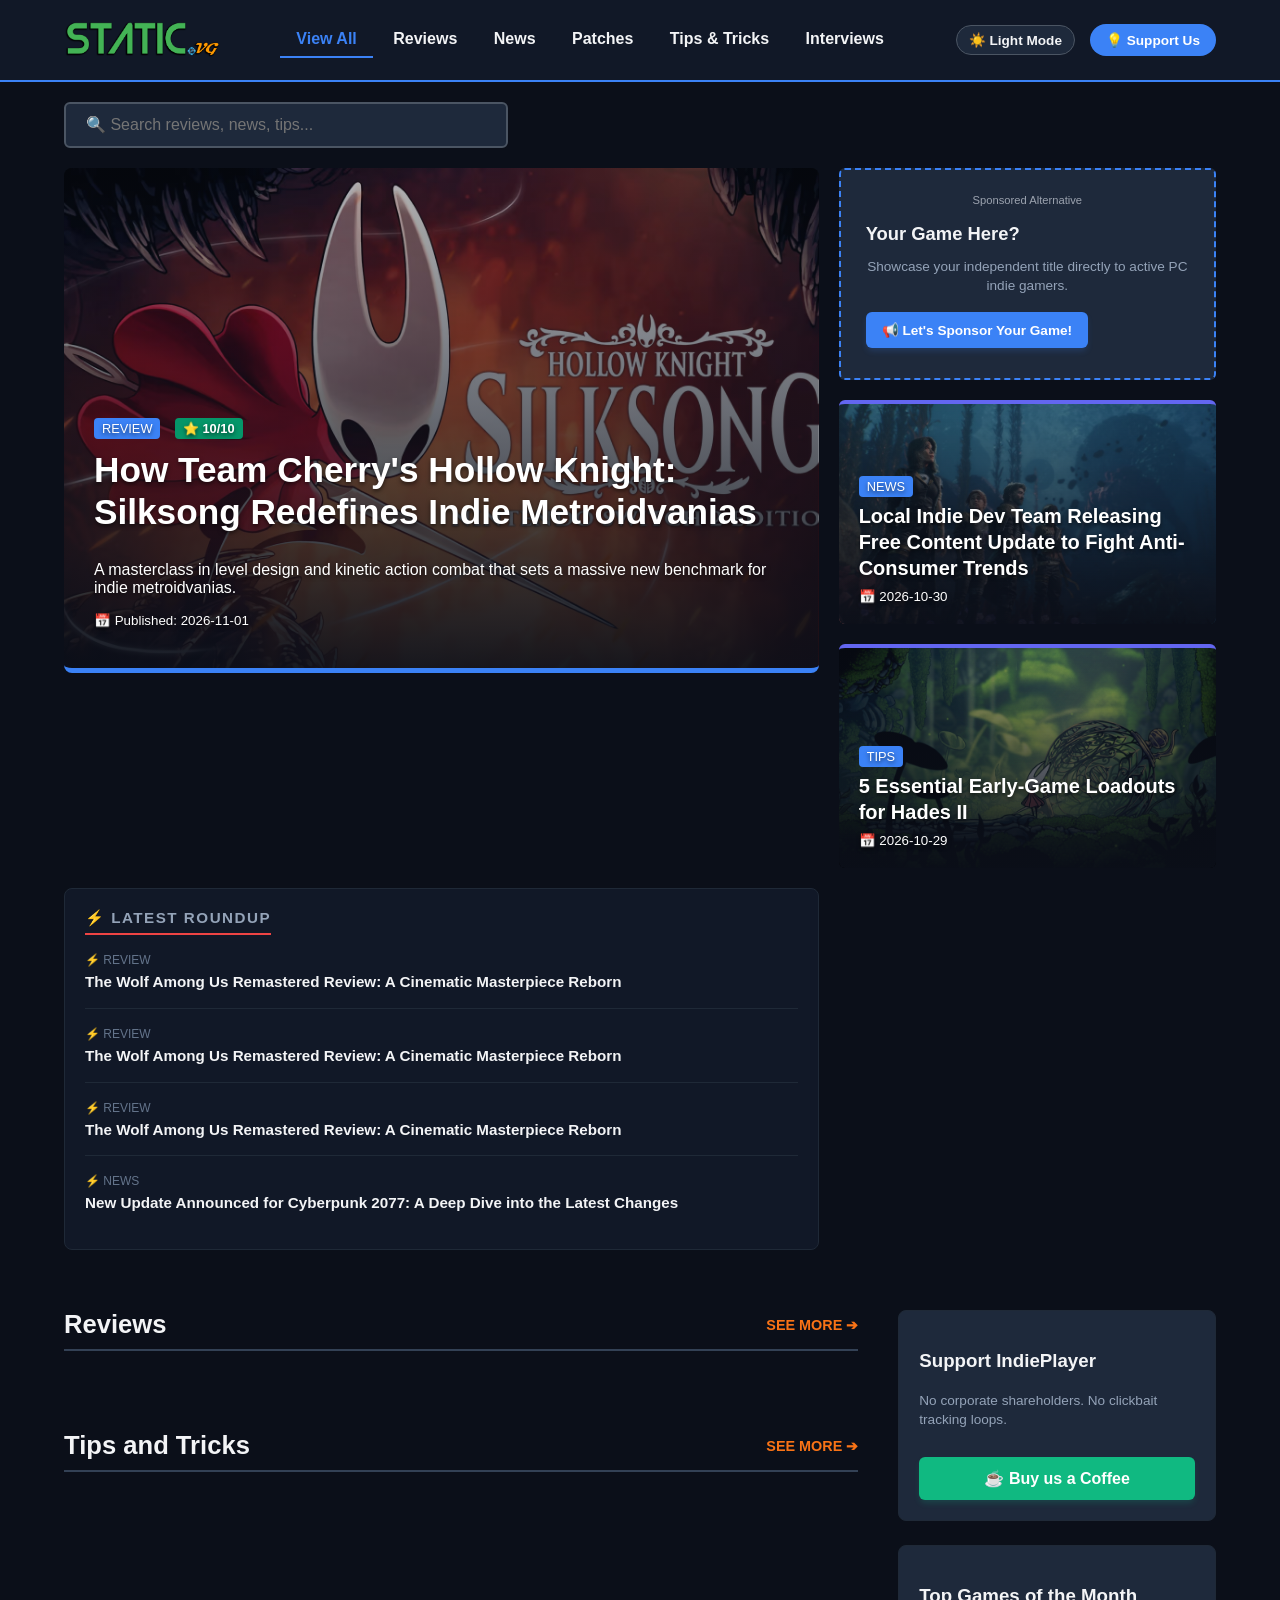
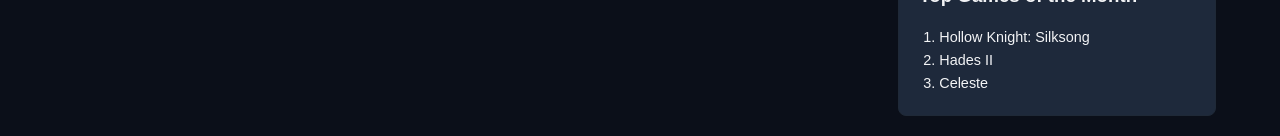
==== commit 8cda6d3b: "Fixed side layout scaling boundaries, 2x2 matrices, and duplication errors" ====
--- a/index.html
+++ b/index.html
@@ -37,58 +37,70 @@
 
         <!-- Dynamic Hero Grid (Top Stories) -->
 
-        <!-- 📋 UPDATED HERO GRID SECTION -->
+        <!-- Asymmetric 3-Column Premium Showcase Hero Grid -->
         <section id="hero-grid" class="premium-hybrid-layout">
-            <!-- Column 1: Left Massive Feature Spotlight -->
             <div id="hero-main-spotlight"></div>
-            
-            <!-- Column 2: Center Layout Column (Now hosting the AD as item #1) -->
             <div id="hero-center-stack">
-                <!-- 🎯 THE SPONSOR PANEL IS NOW FIXED AS THE TOP THING IN THIS COLUMN -->
                 <div class="widget ethical-ad">
-                    <span class="ad-label">Sponsored Ad</span>
+                    <span class="ad-label">Sponsored Alternative</span>
                     <div id="sponsor-spot">
                         <div class="ad-pitch-wrapper">
                             <h4 class="pitch-heading">Your Game Here?</h4>
-                            <p class="pitch-text">Showcase your independent title directly to active PC indie gamers. No malicious tracking scripts.</p>
-                            <a href="YOUR_PAYONEER_BOOKING_LINK" target="_blank" class="sponsor-pitch-btn">
-                                📢 Let's Sponsor Your Game!
-                            </a>
+                            <p class="pitch-text">Showcase your independent title directly to active PC indie gamers.</p>
+                            <a href="YOUR_PAYONEER_BOOKING_LINK" target="_blank" class="sponsor-pitch-btn">📢 Let's Sponsor Your Game!</a>
                         </div>
                     </div>
                 </div>
-
-                <!-- Dynamic news cards will append cleanly right under this ad box -->
                 <div id="dynamic-center-news-cards"></div>
             </div>
             
-            <!-- Column 3: Right Live Timeline Feed -->
+            <!-- Column 3: The Compact Latest Roundup Feed -->
             <div id="hero-right-timeline">
                 <h3 class="timeline-title">⚡ LATEST ROUNDUP</h3>
                 <div id="timeline-scroll-box"></div>
             </div>
         </section>
 
+        <!-- Core Two-Column Screen Layout: Main Content Stream (Left) vs Real Sidebar (Right) -->
+        <div class="main-portal-wrapper">
+            
+            <!-- LEFT EDITORIAL STREAM CONTAINER -->
+            <div class="left-editorial-stream">
+                
+                <!-- 🎯 SECTION 1: REVIEWS (2x2 Grid) -->
+                <section class="gamer-section-block">
+                    <div class="section-header-row">
+                        <h2>Reviews</h2>
+                        <a href="articles/reviews-archive.html" class="see-more-link">See More ➔</a>
+                    </div>
+                    <div id="reviews-grid" class="gamer-style-grid-2x2"></div>
+                </section>
 
+                <!-- 🎯 SECTION 2: TIPS AND TRICKS (2x2 Grid) -->
+                <section class="gamer-section-block">
+                    <div class="section-header-row">
+                        <h2>Tips and Tricks</h2>
+                        <a href="articles/tips-archive.html" class="see-more-link">See More ➔</a>
+                    </div>
+                    <div id="tips-grid" class="gamer-style-grid-2x2"></div>
+                </section>
+            </div>
 
-        <!-- Main Content Area -->
-        <div class="content-wrapper">
-            <section id="articles-feed">
-                <h2>Latest Entries</h2>
-                <div id="dynamic-feed"><!-- All categorized content lands here via JS --></div>
-            </section>
-
-            <!-- Sidebar (Top Charts, Non-Intrusive Ads, Support) -->
-            <aside>
-                <div class="widget" id="support">
-                    <h3>Support Static.VG</h3>
-                    <p>If you enjoy our content, consider supporting us! Your contributions help us keep the
-                    <a href="https://ko-fi.com" target="_blank" class="donate-button">Buy us a Coffee (Ko-Fi)</a>
+            <!-- RIGHT SIDEBAR (Now properly scaled, compact, and side-aligned) -->
+            <aside class="right-portal-sidebar">
+                <div class="widget compact-support-widget" id="support">
+                    <h3>Support IndiePlayer</h3>
+                    <p>No corporate shareholders. No clickbait tracking loops.</p>
+                    <a href="https://kashier.com" target="_blank" class="donate-button">☕ Buy us a Coffee</a>
                 </div>
 
-                <div class="widget" id="top-charts">
+                <div class="widget compact-charts-widget" id="top-charts">
                     <h3>Top Games of the Month</h3>
-                    <ol id="charts-list"><!-- Injected by JS --></ol>
+                    <ol id="charts-list">
+                        <li>Hollow Knight: Silksong</li>
+                        <li>Hades II</li>
+                        <li>Celeste</li>
+                    </ol>
                 </div>
             </aside>
         </div>
--- a/styles.css
+++ b/styles.css
@@ -1001,3 +1001,193 @@
 body.light-theme .hybrid-center-card[style] h3 {
     color: #ffffff !important;
 }
+
+/* --- THE GAMER HORIZONTAL COMPACT GRID SYSTEM --- */
+.section-header-row {
+    display: flex;
+    justify-content: space-between;
+    align-items: center;
+    border-bottom: 2px solid #334155;
+    padding-bottom: 10px;
+    margin-bottom: 20px;
+}
+.section-header-row h2 {
+    font-size: 1.6rem;
+    font-weight: 800;
+    margin: 0;
+}
+.see-more-link {
+    color: #f97316; /* Clean Gaming Orange */
+    text-decoration: none;
+    font-weight: 700;
+    font-size: 0.9rem;
+    text-transform: uppercase;
+    transition: color 0.15s ease;
+}
+.see-more-link:hover { color: #fb923c; }
+
+.gamer-style-grid {
+    display: grid;
+    grid-template-columns: repeat(auto-fill, minmax(220px, 1fr));
+    gap: 16px;
+    width: 100%;
+}
+
+/* Compact Square Image-backed Card */
+.gamer-compact-card {
+    position: relative;
+    height: 280px;
+    border-radius: 6px;
+    overflow: hidden;
+    cursor: pointer;
+    display: flex;
+    flex-direction: column;
+    justify-content: flex-end;
+    padding: 16px;
+    box-sizing: border-box;
+    transition: transform 0.2s ease;
+}
+.gamer-compact-card:hover {
+    transform: translateY(-4px);
+}
+
+/* Card Header Metadata Overlay Placement Rules */
+.gamer-card-meta-row {
+    position: absolute;
+    top: 12px;
+    left: 12px;
+    right: 12px;
+    display: flex;
+    gap: 6px;
+    flex-wrap: wrap;
+    z-index: 5;
+}
+
+.gamer-card-info-wrap {
+    z-index: 5;
+    color: #ffffff !important;
+    text-shadow: 0 2px 4px rgba(0,0,0,0.8);
+}
+.gamer-card-info-wrap .card-date {
+    font-size: 0.75rem;
+    color: #cbd5e1;
+    display: block;
+    margin-bottom: 4px;
+}
+.gamer-style-grid h3 {
+    font-size: 1rem !important;
+    line-height: 1.3 !important;
+    margin: 4px 0 0 0 !important;
+    font-weight: 700;
+    display: -webkit-box;
+    -webkit-line-clamp: 3; /* Limits long text heights automatically to prevent overflow */
+    line-clamp: 3;
+    -webkit-box-orient: vertical;
+    overflow: hidden;
+}
+
+/* --- THE GAMER STEAM WIDGET CARD --- */
+.steam-buy-widget {
+    background-color: #1e293b;
+    border: 1px solid #334155;
+    border-radius: 8px;
+    padding: 20px;
+    margin: 30px 0;
+    max-width: 400px;
+}
+.steam-widget-header {
+    text-align: center;
+    text-transform: uppercase;
+    font-size: 0.8rem;
+    letter-spacing: 2px;
+    color: #94a3b8;
+    border-bottom: 1px solid #334155;
+    padding-bottom: 8px;
+    margin-bottom: 15px;
+}
+.steam-card-title { font-size: 1.3rem; margin: 0 0 12px 0; font-weight: 700; }
+.steam-card-img { width: 100%; border-radius: 4px; margin-bottom: 12px; }
+.steam-card-desc { font-size: 0.9rem; color: #94a3b8; line-height: 1.4; margin-bottom: 15px; }
+.steam-platform-row { font-size: 0.85rem; color: #64748b; margin-bottom: 15px; }
+
+.buy-steam-btn {
+    display: block;
+    text-align: center;
+    background-color: #5cb85c; /* Steam Green */
+    color: #ffffff !important;
+    text-decoration: none;
+    padding: 12px;
+    border-radius: 4px;
+    font-weight: bold;
+    transition: background-color 0.1s;
+}
+.buy-steam-btn:hover { background-color: #4cae4c; }
+
+body.light-theme .steam-buy-widget { background-color: #ffffff; border-color: #cbd5e1; }
+
+/* --- GLOBAL TWO-COLUMN CONTENT HOOKUPS --- */
+.main-portal-wrapper {
+    display: grid;
+    grid-template-columns: 2.5fr 1fr; /* Gives the main text plenty of room and shrinks the sidebar down */
+    gap: 40px;
+    padding: 20px 5%;
+    max-width: 1400px;
+    margin: 0 auto;
+}
+
+.left-editorial-stream {
+    display: flex;
+    flex-direction: column;
+    gap: 40px;
+}
+
+/* --- THE 2X2 COMPACT SQUARE GRID MATRIX --- */
+.gamer-style-grid-2x2 {
+    display: grid;
+    grid-template-columns: repeat(2, 1fr); /* Locks layout strictly into 2 side-by-side items */
+    gap: 20px;
+}
+
+.gamer-section-block {
+    margin-bottom: 20px;
+}
+
+/* --- SCALED SIDEBAR UI MECHANICS --- */
+.right-portal-sidebar {
+    display: flex;
+    flex-direction: column;
+    gap: 24px;
+}
+
+.widget.compact-support-widget,
+.widget.compact-charts-widget {
+    background-color: var(--card-bg);
+    border: 1px solid #1f2937;
+    padding: 20px;
+    border-radius: 8px;
+    box-sizing: border-box;
+    width: 100%; /* Keeps elements from breaking out into huge horizontal widths */
+}
+
+.widget.compact-support-widget p {
+    font-size: 0.85rem;
+    line-height: 1.4;
+    color: #94a3b8;
+}
+
+#charts-list {
+    padding-left: 20px;
+    margin: 10px 0 0 0;
+    font-size: 0.9rem;
+    line-height: 1.6;
+}
+
+/* Responsive collapse rules for smaller screens */
+@media (max-width: 1024px) {
+    .main-portal-wrapper {
+        grid-template-columns: 1fr; /* Stacks the sidebar neatly below on phones */
+    }
+    .gamer-style-grid-2x2 {
+        grid-template-columns: 1fr; /* Drops to 1 card layout line on mobile viewports */
+    }
+}
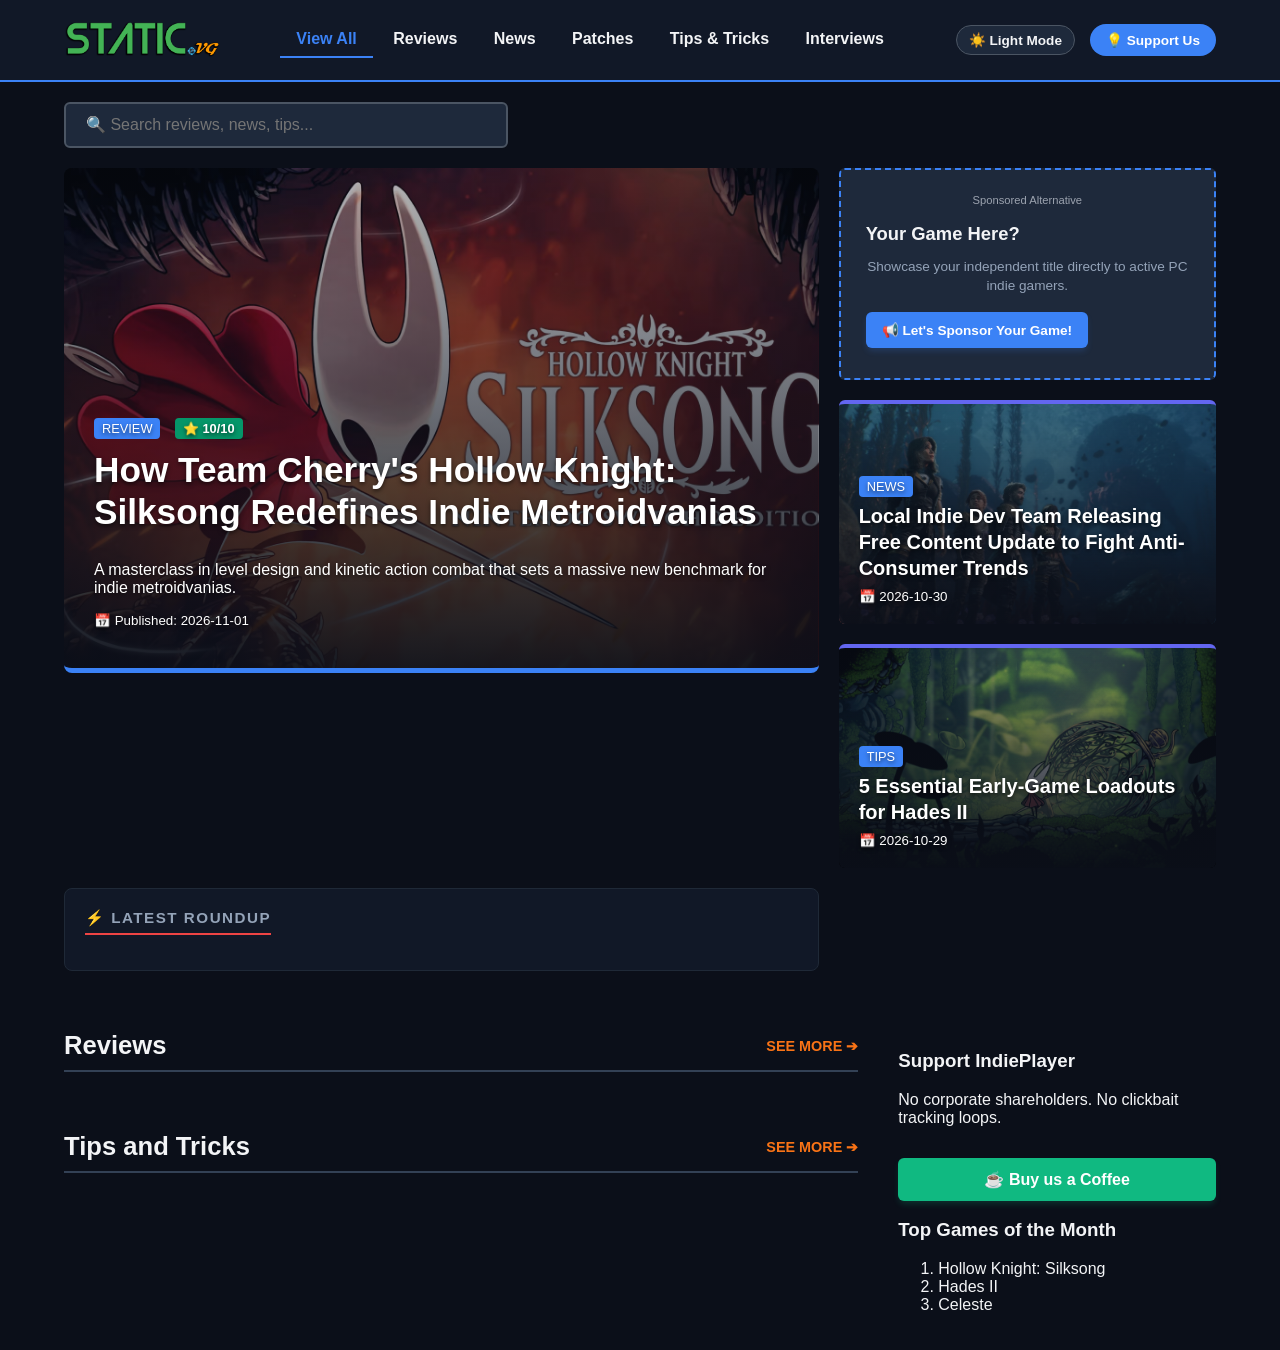
==== commit 1db76129: "Expanded homepage content grids to 4 slots and generated full review and tips see more link view pag" ====
--- a/index.html
+++ b/index.html
@@ -71,18 +71,18 @@
                 <section class="gamer-section-block">
                     <div class="section-header-row">
                         <h2>Reviews</h2>
-                        <a href="articles/reviews-archive.html" class="see-more-link">See More ➔</a>
+                        <a href="articles/reviews-see-more-article-page.html" class="see-more-link">See More ➔</a>
                     </div>
-                    <div id="reviews-grid" class="gamer-style-grid-2x2"></div>
+                    <div id="reviews-grid" class="gamer-style-grid-4x1"></div>
                 </section>
 
                 <!-- 🎯 SECTION 2: TIPS AND TRICKS (2x2 Grid) -->
                 <section class="gamer-section-block">
                     <div class="section-header-row">
                         <h2>Tips and Tricks</h2>
-                        <a href="articles/tips-archive.html" class="see-more-link">See More ➔</a>
+                        <a href="articles/tips-see-more-article-page.html" class="see-more-link">See More ➔</a>
                     </div>
-                    <div id="tips-grid" class="gamer-style-grid-2x2"></div>
+                    <div id="tips-grid" class="gamer-style-grid-4x1"></div>
                 </section>
             </div>
 
--- a/styles.css
+++ b/styles.css
@@ -1141,53 +1141,39 @@
     gap: 40px;
 }
 
-/* --- THE 2X2 COMPACT SQUARE GRID MATRIX --- */
-.gamer-style-grid-2x2 {
+/* --- THE 4-CARD FLAT SYSTEM DESIGN --- */
+.gamer-style-grid-4x1 {
     display: grid;
-    grid-template-columns: repeat(2, 1fr); /* Locks layout strictly into 2 side-by-side items */
-    gap: 20px;
-}
-
-.gamer-section-block {
-    margin-bottom: 20px;
-}
-
-/* --- SCALED SIDEBAR UI MECHANICS --- */
-.right-portal-sidebar {
-    display: flex;
-    flex-direction: column;
-    gap: 24px;
-}
-
-.widget.compact-support-widget,
-.widget.compact-charts-widget {
-    background-color: var(--card-bg);
-    border: 1px solid #1f2937;
-    padding: 20px;
-    border-radius: 8px;
-    box-sizing: border-box;
-    width: 100%; /* Keeps elements from breaking out into huge horizontal widths */
-}
-
-.widget.compact-support-widget p {
-    font-size: 0.85rem;
-    line-height: 1.4;
-    color: #94a3b8;
-}
-
-#charts-list {
-    padding-left: 20px;
-    margin: 10px 0 0 0;
-    font-size: 0.9rem;
-    line-height: 1.6;
-}
-
-/* Responsive collapse rules for smaller screens */
-@media (max-width: 1024px) {
-    .main-portal-wrapper {
-        grid-template-columns: 1fr; /* Stacks the sidebar neatly below on phones */
-    }
-    .gamer-style-grid-2x2 {
-        grid-template-columns: 1fr; /* Drops to 1 card layout line on mobile viewports */
-    }
-}
+    grid-template-columns: repeat(4, 1fr); /* 🎯 Creates exactly 4 side-by-side card items per row */
+    gap: 16px;
+    width: 100%;
+}
+
+/* Full Width Constraints for the Catalog Content Feeds */
+.archive-stream-wrapper {
+    max-width: 1200px;
+    margin: 40px auto;
+    padding: 0 5%;
+}
+
+.archive-title {
+    font-size: 2.5rem;
+    font-weight: 800;
+    margin-bottom: 30px;
+    border-bottom: 3px solid var(--accent-color);
+    padding-bottom: 12px;
+}
+
+/* Responsive breakdowns for tablet and phone layouts */
+@media (max-width: 1200px) {
+    .gamer-style-grid-4x1 {
+        grid-template-columns: repeat(2, 1fr); /* Drop down to 2x2 layout lines on smaller viewports */
+    }
+}
+
+@media (max-width: 600px) {
+    .gamer-style-grid-4x1 {
+        grid-template-columns: 1fr; /* Stack everything flat into 1 vertical line on pocket screens */
+    }
+}
+
